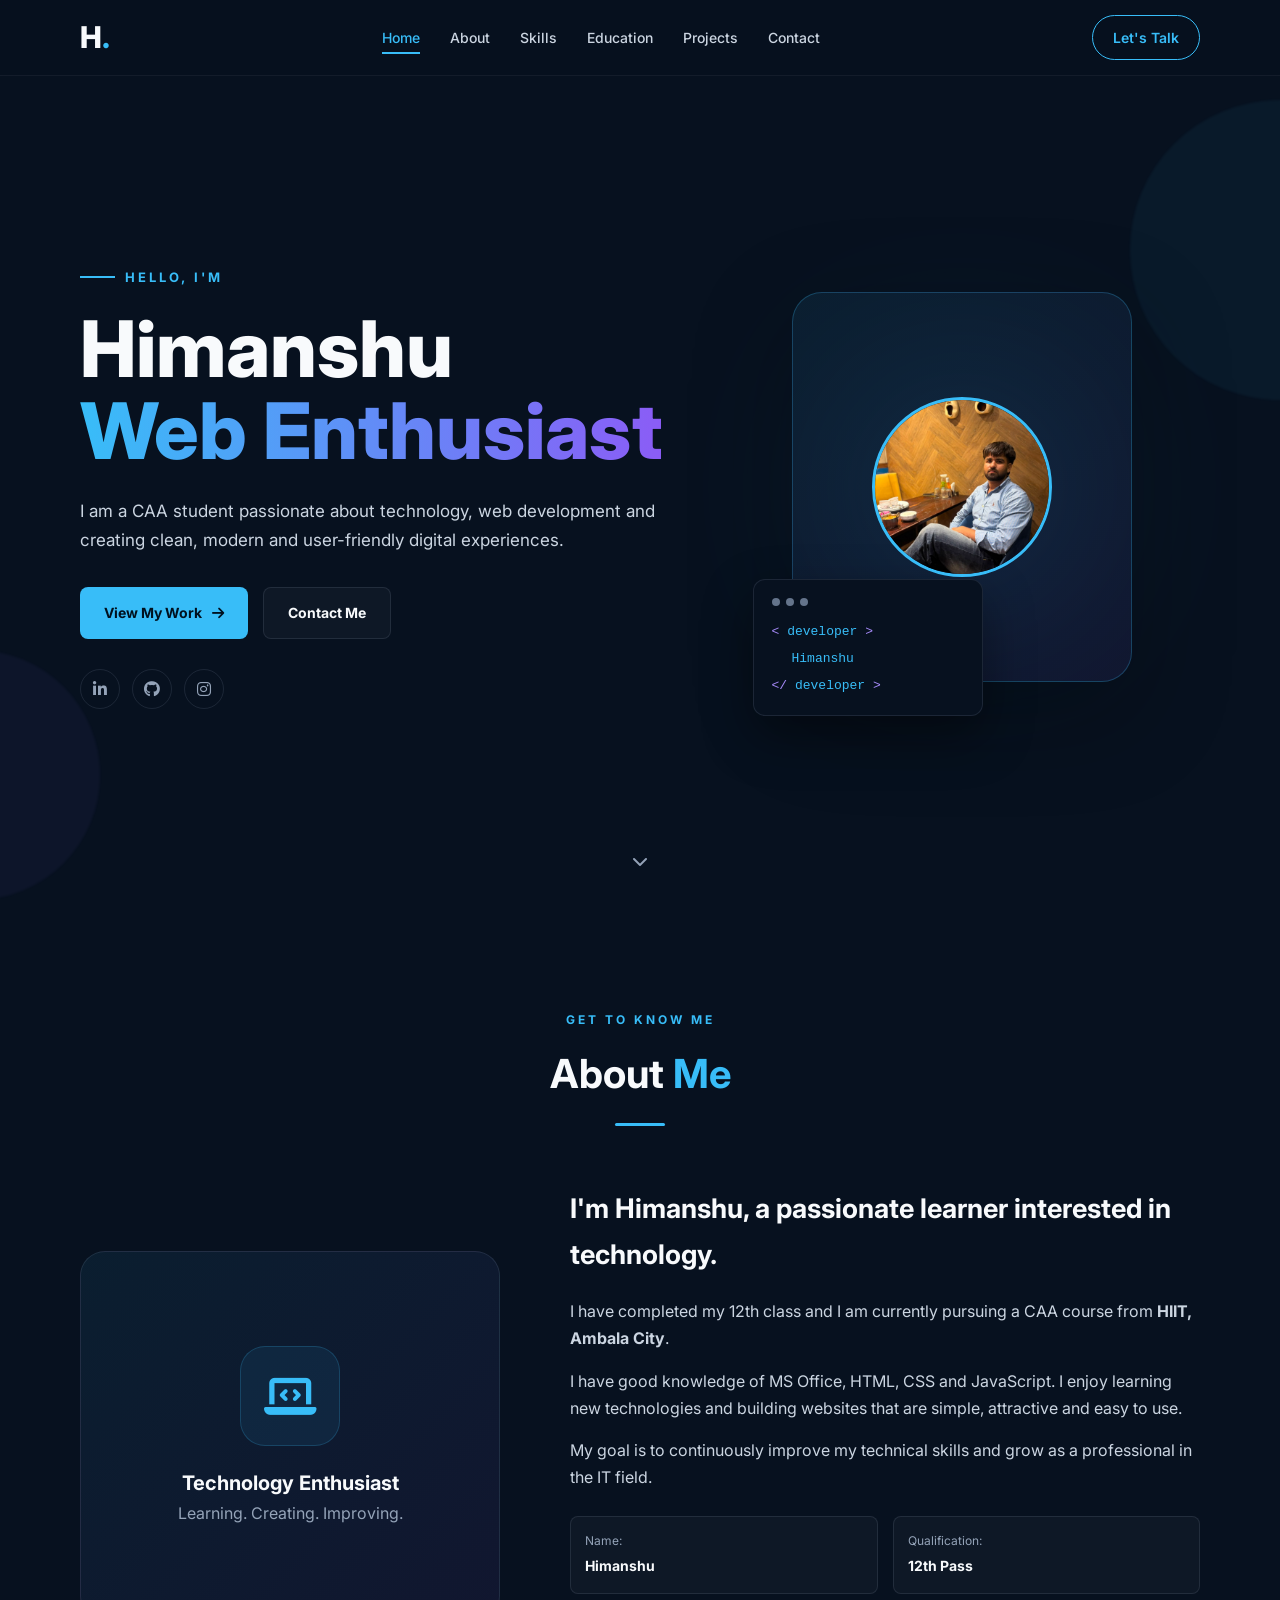
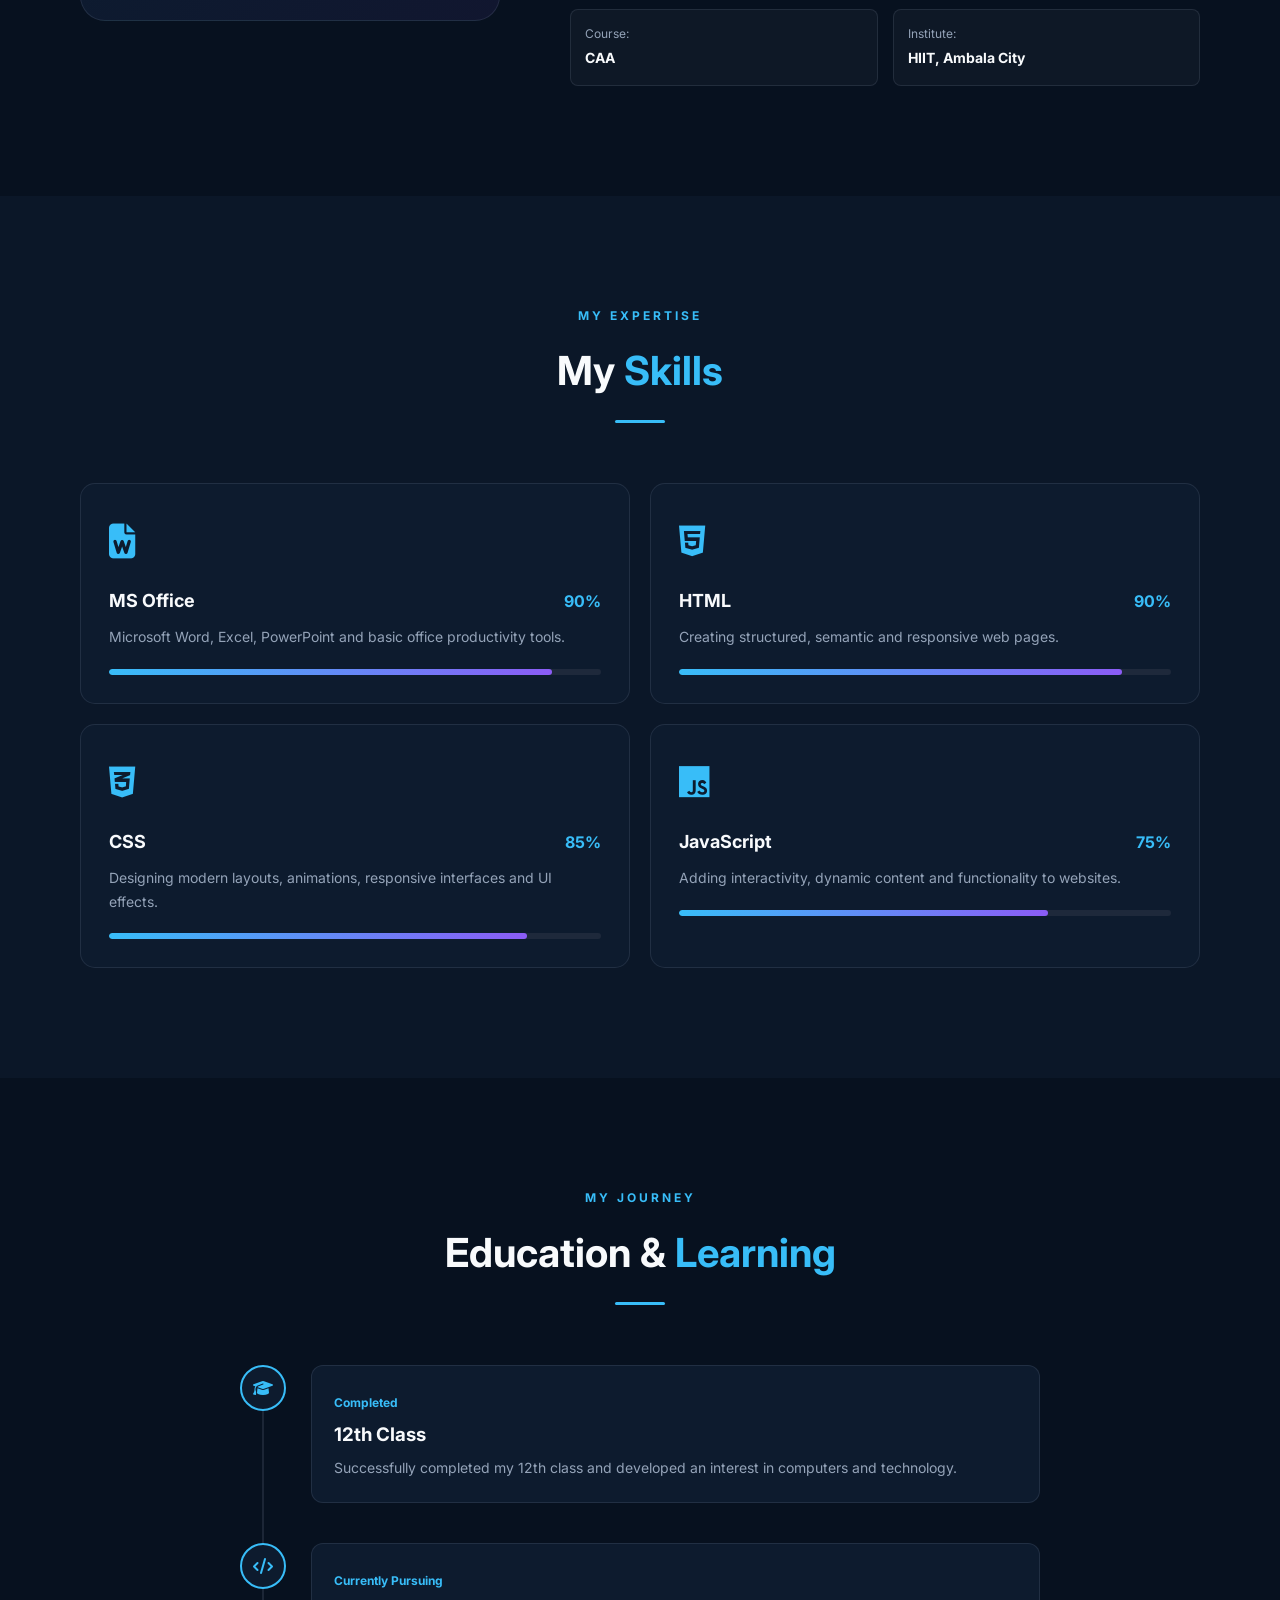
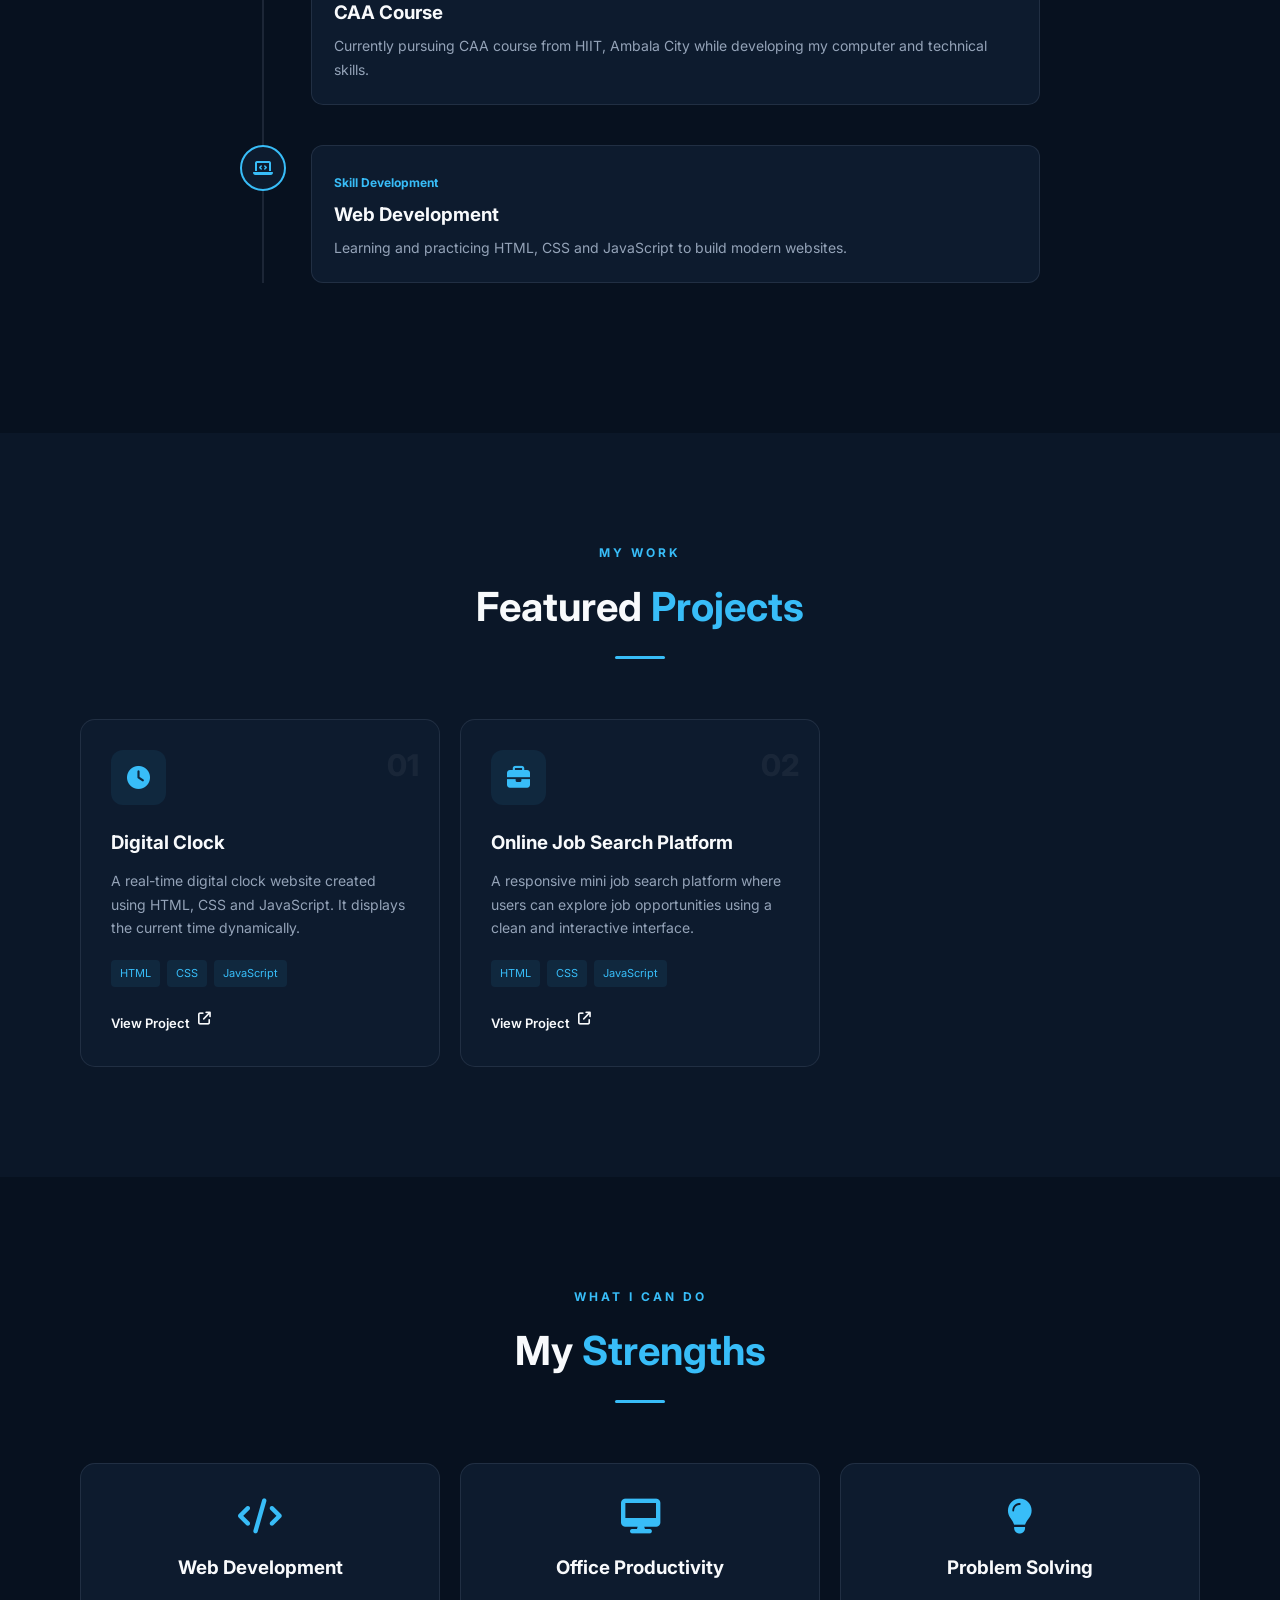
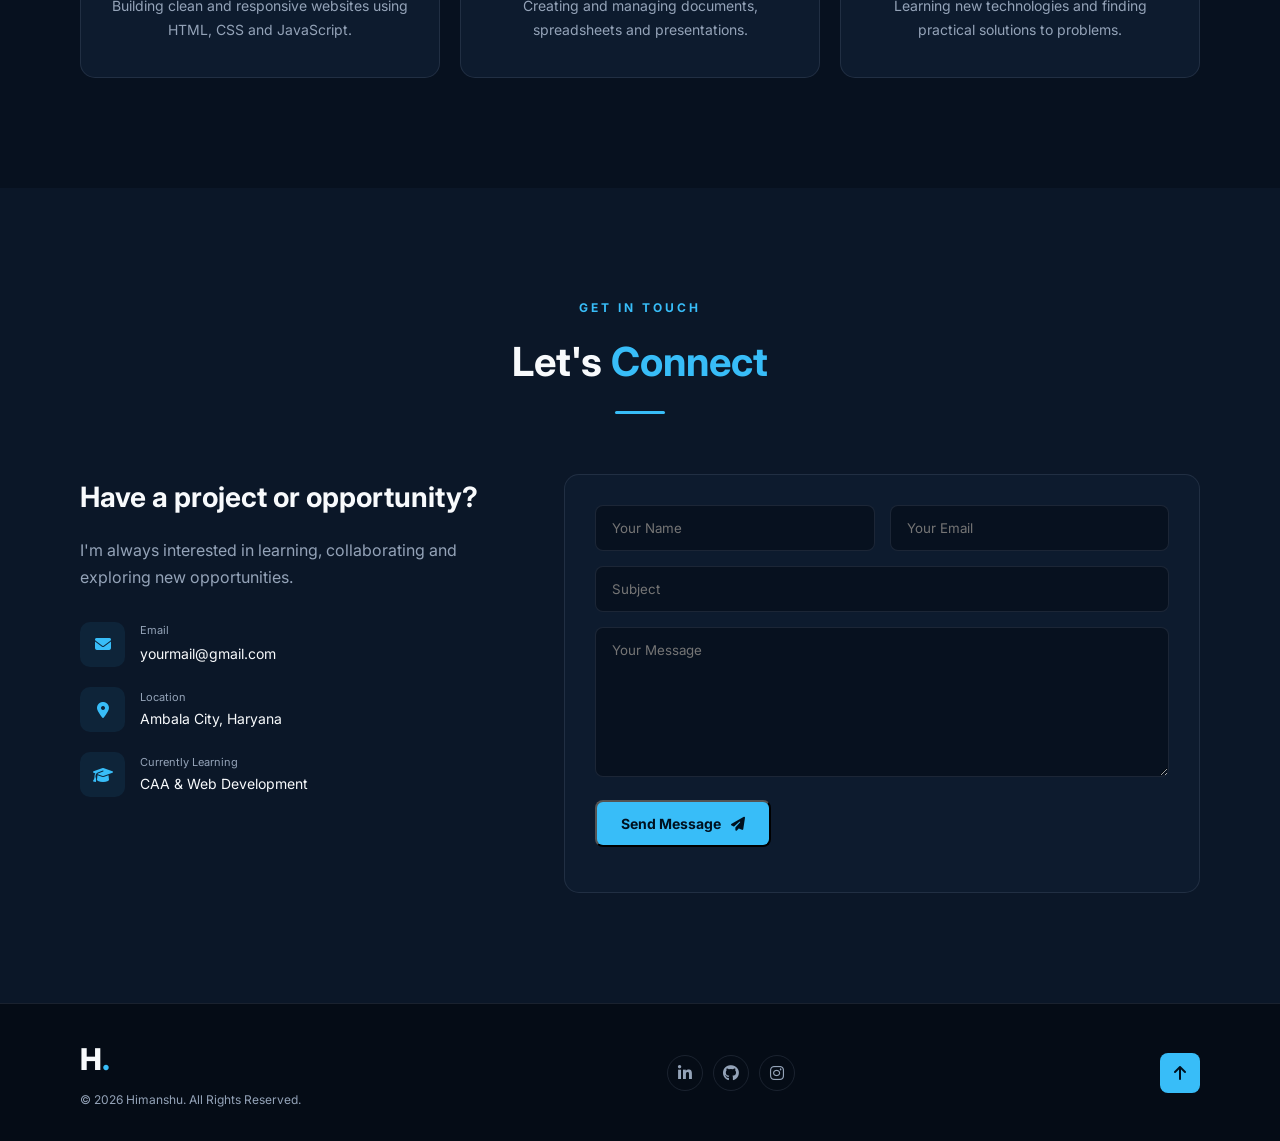
==== index.html @ 1306f63e "Add files via upload" ====
<!DOCTYPE html>
<html lang="en">
<head>
    <meta charset="UTF-8">
    <meta name="viewport" content="width=device-width, initial-scale=1.0">

    <title>Himanshu | CAA Student & Web Enthusiast</title>

    <meta name="description"
          content="Portfolio of Himanshu - CAA student with skills in MS Office, HTML, CSS and JavaScript.">

    <link rel="stylesheet" href="style.css">

    <!-- Google Font -->
    <link rel="preconnect" href="https://fonts.googleapis.com">
    <link rel="preconnect" href="https://fonts.gstatic.com" crossorigin>
    <link href="https://fonts.googleapis.com/css2?family=Inter:wght@400;500;600;700;800&display=swap"
          rel="stylesheet">

    <!-- Icons -->
    <link rel="stylesheet"
          href="https://cdnjs.cloudflare.com/ajax/libs/font-awesome/6.5.2/css/all.min.css">
</head>

<body>

<!-- ================= NAVBAR ================= -->

<header class="header">
    <nav class="navbar container">

        <a href="#home" class="logo">
            H<span>.</span>
        </a>

        <ul class="nav-menu">
            <li><a href="#home" class="nav-link active">Home</a></li>
            <li><a href="#about" class="nav-link">About</a></li>
            <li><a href="#skills" class="nav-link">Skills</a></li>
            <li><a href="#education" class="nav-link">Education</a></li>
            <li><a href="#projects" class="nav-link">Projects</a></li>
            <li><a href="#contact" class="nav-link">Contact</a></li>
        </ul>

        <a href="#contact" class="nav-btn">Let's Talk</a>

        <div class="menu-toggle">
            <i class="fa-solid fa-bars"></i>
        </div>

    </nav>
</header>


<!-- ================= HOME ================= -->

<section id="home" class="hero">

    <div class="hero-bg-circle circle-1"></div>
    <div class="hero-bg-circle circle-2"></div>

    <div class="container hero-container">

        <div class="hero-content">

            <p class="small-heading">
                <span></span> HELLO, I'M
            </p>

            <h1>
                Himanshu
                <br>
                <span>Web Enthusiast</span>
            </h1>

            <p class="hero-description">
                I am a CAA student passionate about technology,
                web development and creating clean, modern
                and user-friendly digital experiences.
            </p>

            <div class="hero-buttons">
                <a href="#projects" class="btn primary-btn">
                    View My Work
                    <i class="fa-solid fa-arrow-right"></i>
                </a>

                <a href="#contact" class="btn secondary-btn">
                    Contact Me
                </a>
            </div>

            <div class="social-links">

                <a href="#" aria-label="LinkedIn">
                    <i class="fa-brands fa-linkedin-in"></i>
                </a>

                <a href="#" aria-label="GitHub">
                    <i class="fa-brands fa-github"></i>
                </a>

                <a href="#" aria-label="Instagram">
                    <i class="fa-brands fa-instagram"></i>
                </a>

            </div>

        </div>


        <div class="hero-image">

            <div class="profile-card">

                <div class="profile-glow"></div>

              <div class="profile-avatar">
    <img src="pic.jpeg" alt="Himanshu">
</div>

                <div class="code-card">

                    <div class="code-top">
                        <span></span>
                        <span></span>
                        <span></span>
                    </div>

                    <p>
                        <span class="purple">&lt;</span>
                        <span class="blue">developer</span>
                        <span class="purple">&gt;</span>
                    </p>

                    <p class="indent">
                        Himanshu
                    </p>

                    <p>
                        <span class="purple">&lt;/</span>
                        <span class="blue">developer</span>
                        <span class="purple">&gt;</span>
                    </p>

                </div>

            </div>

        </div>

    </div>

    <a href="#about" class="scroll-down">
        <i class="fa-solid fa-chevron-down"></i>
    </a>

</section>


<!-- ================= ABOUT ================= -->

<section id="about" class="section">

    <div class="container">

        <div class="section-heading">

            <p>GET TO KNOW ME</p>

            <h2>About <span>Me</span></h2>

            <div class="heading-line"></div>

        </div>


        <div class="about-grid">

            <div class="about-image">

                <div class="about-card">

                    <div class="about-icon">
                        <i class="fa-solid fa-laptop-code"></i>
                    </div>

                    <h3>Technology Enthusiast</h3>

                    <p>
                        Learning. Creating. Improving.
                    </p>

                </div>

            </div>


            <div class="about-content">

                <h3>
                    I'm Himanshu, a passionate learner
                    interested in technology.
                </h3>

                <p>
                    I have completed my 12th class and I am
                    currently pursuing a CAA course from
                    <strong>HIIT, Ambala City</strong>.
                </p>

                <p>
                    I have good knowledge of MS Office,
                    HTML, CSS and JavaScript. I enjoy learning
                    new technologies and building websites
                    that are simple, attractive and easy to use.
                </p>

                <p>
                    My goal is to continuously improve my
                    technical skills and grow as a professional
                    in the IT field.
                </p>


                <div class="about-info">

                    <div>
                        <span>Name:</span>
                        <strong>Himanshu</strong>
                    </div>

                    <div>
                        <span>Qualification:</span>
                        <strong>12th Pass</strong>
                    </div>

                    <div>
                        <span>Course:</span>
                        <strong>CAA</strong>
                    </div>

                    <div>
                        <span>Institute:</span>
                        <strong>HIIT, Ambala City</strong>
                    </div>

                </div>

            </div>

        </div>

    </div>

</section>


<!-- ================= SKILLS ================= -->

<section id="skills" class="section skills-section">

    <div class="container">

        <div class="section-heading">

            <p>MY EXPERTISE</p>

            <h2>My <span>Skills</span></h2>

            <div class="heading-line"></div>

        </div>


        <div class="skills-grid">


            <!-- MS OFFICE -->

            <div class="skill-card">

                <div class="skill-icon">
                    <i class="fa-solid fa-file-word"></i>
                </div>

                <div class="skill-title">
                    <h3>MS Office</h3>
                    <span>90%</span>
                </div>

                <p>
                    Microsoft Word, Excel, PowerPoint
                    and basic office productivity tools.
                </p>

                <div class="progress">
                    <div class="progress-bar" data-width="90%"></div>
                </div>

            </div>


            <!-- HTML -->

            <div class="skill-card">

                <div class="skill-icon">
                    <i class="fa-brands fa-html5"></i>
                </div>

                <div class="skill-title">
                    <h3>HTML</h3>
                    <span>90%</span>
                </div>

                <p>
                    Creating structured, semantic and
                    responsive web pages.
                </p>

                <div class="progress">
                    <div class="progress-bar" data-width="90%"></div>
                </div>

            </div>


            <!-- CSS -->

            <div class="skill-card">

                <div class="skill-icon">
                    <i class="fa-brands fa-css3-alt"></i>
                </div>

                <div class="skill-title">
                    <h3>CSS</h3>
                    <span>85%</span>
                </div>

                <p>
                    Designing modern layouts, animations,
                    responsive interfaces and UI effects.
                </p>

                <div class="progress">
                    <div class="progress-bar" data-width="85%"></div>
                </div>

            </div>


            <!-- JAVASCRIPT -->

            <div class="skill-card">

                <div class="skill-icon">
                    <i class="fa-brands fa-js"></i>
                </div>

                <div class="skill-title">
                    <h3>JavaScript</h3>
                    <span>75%</span>
                </div>

                <p>
                    Adding interactivity, dynamic content
                    and functionality to websites.
                </p>

                <div class="progress">
                    <div class="progress-bar" data-width="75%"></div>
                </div>

            </div>

        </div>

    </div>

</section>


<!-- ================= EDUCATION ================= -->

<section id="education" class="section">

    <div class="container">

        <div class="section-heading">

            <p>MY JOURNEY</p>

            <h2>Education & <span>Learning</span></h2>

            <div class="heading-line"></div>

        </div>


        <div class="timeline">


            <div class="timeline-item">

                <div class="timeline-dot">
                    <i class="fa-solid fa-graduation-cap"></i>
                </div>

                <div class="timeline-content">

                    <span class="timeline-date">
                        Completed
                    </span>

                    <h3>12th Class</h3>

                    <p>
                        Successfully completed my 12th class
                        and developed an interest in computers
                        and technology.
                    </p>

                </div>

            </div>


            <div class="timeline-item">

                <div class="timeline-dot">
                    <i class="fa-solid fa-code"></i>
                </div>

                <div class="timeline-content">

                    <span class="timeline-date">
                        Currently Pursuing
                    </span>

                    <h3>CAA Course</h3>

                    <p>
                        Currently pursuing CAA course from
                        HIIT, Ambala City while developing
                        my computer and technical skills.
                    </p>

                </div>

            </div>


            <div class="timeline-item">

                <div class="timeline-dot">
                    <i class="fa-solid fa-laptop-code"></i>
                </div>

                <div class="timeline-content">

                    <span class="timeline-date">
                        Skill Development
                    </span>

                    <h3>Web Development</h3>

                    <p>
                        Learning and practicing HTML, CSS and
                        JavaScript to build modern websites.
                    </p>

                </div>

            </div>

        </div>

    </div>

</section>

<!-- ================= PROJECTS ================= -->

<section id="projects" class="section projects-section">

    <div class="container">

        <div class="section-heading">

            <p>MY WORK</p>

            <h2>Featured <span>Projects</span></h2>

            <div class="heading-line"></div>

        </div>


        <div class="projects-grid">


            <!-- PROJECT 01 -->
            <article class="project-card">

                <div class="project-number">
                    01
                </div>

                <div class="project-icon">
                    <i class="fa-solid fa-clock"></i>
                </div>

                <h3>Digital Clock</h3>

                <p>
                    A real-time digital clock website created
                    using HTML, CSS and JavaScript. It displays
                    the current time dynamically.
                </p>

                <div class="project-tags">
                    <span>HTML</span>
                    <span>CSS</span>
                    <span>JavaScript</span>
                </div>

                <a href="DIGITAL.HTML" class="project-link">
                    View Project
                    <i class="fa-solid fa-arrow-up-right-from-square"></i>
                </a>

            </article>


            <!-- PROJECT 02 -->
            <article class="project-card">

                <div class="project-number">
                    02
                </div>

                <div class="project-icon">
                    <i class="fa-solid fa-briefcase"></i>
                </div>

                <h3>Online Job Search Platform</h3>

                <p>
                    A responsive mini job search platform where
                    users can explore job opportunities using
                    a clean and interactive interface.
                </p>

                <div class="project-tags">
                    <span>HTML</span>
                    <span>CSS</span>
                    <span>JavaScript</span>
                </div>

                <a href="JOB.HTML" class="project-link">
                    View Project
                    <i class="fa-solid fa-arrow-up-right-from-square"></i>
                </a>

            </article>


        </div>

    </div>

</section>


<!-- ================= SERVICES ================= -->

<section class="section services-section">

    <div class="container">

        <div class="section-heading">

            <p>WHAT I CAN DO</p>

            <h2>My <span>Strengths</span></h2>

            <div class="heading-line"></div>

        </div>


        <div class="services-grid">

            <div class="service-card">

                <i class="fa-solid fa-code"></i>

                <h3>Web Development</h3>

                <p>
                    Building clean and responsive websites
                    using HTML, CSS and JavaScript.
                </p>

            </div>


            <div class="service-card">

                <i class="fa-solid fa-desktop"></i>

                <h3>Office Productivity</h3>

                <p>
                    Creating and managing documents,
                    spreadsheets and presentations.
                </p>

            </div>


            <div class="service-card">

                <i class="fa-solid fa-lightbulb"></i>

                <h3>Problem Solving</h3>

                <p>
                    Learning new technologies and finding
                    practical solutions to problems.
                </p>

            </div>

        </div>

    </div>

</section>


<!-- ================= CONTACT ================= -->

<section id="contact" class="section contact-section">

    <div class="container">

        <div class="section-heading">

            <p>GET IN TOUCH</p>

            <h2>Let's <span>Connect</span></h2>

            <div class="heading-line"></div>

        </div>


        <div class="contact-grid">


            <div class="contact-info">

                <h3>
                    Have a project or opportunity?
                </h3>

                <p>
                    I'm always interested in learning,
                    collaborating and exploring new
                    opportunities.
                </p>


                <div class="contact-item">

                    <div class="contact-icon">
                        <i class="fa-solid fa-envelope"></i>
                    </div>

                    <div>
                        <span>Email</span>
                        <a href="mailto:yourmail@gmail.com">
                            yourmail@gmail.com
                        </a>
                    </div>

                </div>


                <div class="contact-item">

                    <div class="contact-icon">
                        <i class="fa-solid fa-location-dot"></i>
                    </div>

                    <div>
                        <span>Location</span>
                        <p>Ambala City, Haryana</p>
                    </div>

                </div>


                <div class="contact-item">

                    <div class="contact-icon">
                        <i class="fa-solid fa-graduation-cap"></i>
                    </div>

                    <div>
                        <span>Currently Learning</span>
                        <p>CAA & Web Development</p>
                    </div>

                </div>

            </div>


            <form class="contact-form" id="contactForm">

                <div class="input-group">

                    <input type="text"
                           id="name"
                           placeholder="Your Name"
                           required>

                    <input type="email"
                           id="email"
                           placeholder="Your Email"
                           required>

                </div>


                <input type="text"
                       id="subject"
                       placeholder="Subject"
                       required>


                <textarea id="message"
                          rows="7"
                          placeholder="Your Message"
                          required></textarea>


                <button type="submit" class="btn primary-btn">
                    Send Message
                    <i class="fa-solid fa-paper-plane"></i>
                </button>

                <p id="formMessage"></p>

            </form>

        </div>

    </div>

</section>


<!-- ================= FOOTER ================= -->

<footer class="footer">

    <div class="container footer-container">

        <div>

            <a href="#home" class="logo">
                H<span>.</span>
            </a>

            <p>
                © 2026 Himanshu. All Rights Reserved.
            </p>

        </div>


        <div class="footer-social">

            <a href="#">
                <i class="fa-brands fa-linkedin-in"></i>
            </a>

            <a href="#">
                <i class="fa-brands fa-github"></i>
            </a>

            <a href="#">
                <i class="fa-brands fa-instagram"></i>
            </a>

        </div>


        <a href="#home" class="back-top">
            <i class="fa-solid fa-arrow-up"></i>
        </a>

    </div>

</footer>


<script src="script.js"></script>

</body>
</html>
---- style.css ----
/* =========================
   RESET
========================= */

* {
    margin: 0;
    padding: 0;
    box-sizing: border-box;
}

html {
    scroll-behavior: smooth;
}

body {
    font-family: "Inter", sans-serif;
    background: #07111f;
    color: #f8fafc;
    line-height: 1.7;
    overflow-x: hidden;
}

a {
    text-decoration: none;
    color: inherit;
}

ul {
    list-style: none;
}

button,
input,
textarea {
    font-family: inherit;
}

.container {
    width: min(1120px, 90%);
    margin: auto;
}


/* =========================
   COLORS
========================= */

:root {
    --bg: #07111f;
    --bg-light: #0b1728;
    --card: #0d1b2e;

    --primary: #38bdf8;
    --primary-dark: #0ea5e9;

    --secondary: #8b5cf6;

    --white: #f8fafc;
    --text: #cbd5e1;
    --muted: #94a3b8;

    --border: rgba(148, 163, 184, 0.15);
}


/* =========================
   HEADER
========================= */

.header {
    position: fixed;
    width: 100%;
    top: 0;
    left: 0;
    z-index: 1000;

    background: rgba(7, 17, 31, 0.75);
    backdrop-filter: blur(15px);

    border-bottom: 1px solid rgba(255,255,255,0.05);
}

.navbar {
    height: 75px;

    display: flex;
    align-items: center;
    justify-content: space-between;
}

.logo {
    font-size: 30px;
    font-weight: 800;
}

.logo span {
    color: var(--primary);
}

.nav-menu {
    display: flex;
    gap: 30px;
}

.nav-link {
    color: var(--text);
    font-size: 14px;
    font-weight: 500;

    position: relative;
    transition: 0.3s;
}

.nav-link:hover,
.nav-link.active {
    color: var(--primary);
}

.nav-link::after {
    content: "";

    position: absolute;
    left: 0;
    bottom: -8px;

    width: 0;
    height: 2px;

    background: var(--primary);

    transition: 0.3s;
}

.nav-link:hover::after,
.nav-link.active::after {
    width: 100%;
}

.nav-btn {
    padding: 10px 20px;

    border: 1px solid var(--primary);
    border-radius: 30px;

    color: var(--primary);

    font-size: 14px;
    font-weight: 600;

    transition: 0.3s;
}

.nav-btn:hover {
    background: var(--primary);
    color: #00111f;
}

.menu-toggle {
    display: none;

    font-size: 24px;
    cursor: pointer;
}


/* =========================
   HERO
========================= */

.hero {
    min-height: 100vh;

    position: relative;

    display: flex;
    align-items: center;

    padding-top: 75px;

    overflow: hidden;
}

.hero-container {
    display: grid;
    grid-template-columns: 1.1fr 0.9fr;
    align-items: center;
    gap: 60px;
}

.small-heading {
    color: var(--primary);

    font-size: 13px;
    font-weight: 700;
    letter-spacing: 3px;

    display: flex;
    align-items: center;
    gap: 10px;

    margin-bottom: 20px;
}

.small-heading span {
    width: 35px;
    height: 2px;
    background: var(--primary);
}

.hero h1 {
    font-size: clamp(48px, 7vw, 78px);
    line-height: 1.05;
    font-weight: 800;

    margin-bottom: 25px;
}

.hero h1 span {
    background: linear-gradient(
        90deg,
        var(--primary),
        var(--secondary)
    );

    -webkit-background-clip: text;
    color: transparent;
}

.hero-description {
    max-width: 590px;

    color: var(--text);

    font-size: 17px;

    margin-bottom: 32px;
}

.hero-buttons {
    display: flex;
    gap: 15px;
    flex-wrap: wrap;
}

.btn {
    display: inline-flex;

    align-items: center;
    justify-content: center;

    gap: 10px;

    padding: 13px 24px;

    border-radius: 8px;

    font-size: 14px;
    font-weight: 700;

    transition: 0.3s;

    cursor: pointer;
}

.primary-btn {
    color: #00111f;

    background: var(--primary);
}

.primary-btn:hover {
    background: #7dd3fc;

    transform: translateY(-3px);

    box-shadow:
        0 10px 30px rgba(56,189,248,0.25);
}

.secondary-btn {
    border: 1px solid var(--border);

    color: var(--white);

    background: rgba(255,255,255,0.03);
}

.secondary-btn:hover {
    border-color: var(--primary);
    color: var(--primary);

    transform: translateY(-3px);
}

.social-links {
    display: flex;
    gap: 12px;

    margin-top: 30px;
}

.social-links a {
    width: 40px;
    height: 40px;

    border: 1px solid var(--border);

    display: flex;
    align-items: center;
    justify-content: center;

    border-radius: 50%;

    color: var(--muted);

    transition: 0.3s;
}

.social-links a:hover {
    color: var(--primary);
    border-color: var(--primary);

    transform: translateY(-4px);
}


/* HERO IMAGE */

.hero-image {
    display: flex;
    justify-content: center;
}

.profile-card {
    width: 340px;
    height: 390px;

    position: relative;

    border: 1px solid rgba(56,189,248,0.25);

    border-radius: 30px;

    background:
        linear-gradient(
            145deg,
            rgba(56,189,248,0.08),
            rgba(139,92,246,0.08)
        );

    display: flex;
    align-items: center;
    justify-content: center;

    box-shadow:
        0 30px 100px rgba(0,0,0,0.3);

    animation: floating 5s ease-in-out infinite;
}

.profile-glow {
    position: absolute;

    width: 220px;
    height: 220px;

    border-radius: 50%;

    background: var(--primary);

    filter: blur(100px);

    opacity: 0.15;
}

.profile-avatar {
    width: 160px;
    height: 160px;

    border-radius: 50%;

    display: flex;
    align-items: center;
    justify-content: center;

    font-size: 75px;

    color: var(--primary);

    background: #0b1728;

    border: 2px solid rgba(56,189,248,0.4);

    position: relative;
    z-index: 2;
}

.code-card {
    position: absolute;

    bottom: -35px;
    left: -40px;

    width: 230px;

    padding: 18px;

    background: #07111f;

    border: 1px solid var(--border);

    border-radius: 12px;

    box-shadow: 0 20px 50px rgba(0,0,0,0.4);

    font-family: monospace;
    font-size: 13px;
}

.code-top {
    display: flex;
    gap: 6px;

    margin-bottom: 15px;
}

.code-top span {
    width: 8px;
    height: 8px;

    border-radius: 50%;

    background: #64748b;
}

.indent {
    padding-left: 20px;

    color: var(--primary);

    margin: 5px 0;
}

.purple {
    color: #a78bfa;
}

.blue {
    color: #38bdf8;
}

@keyframes floating {

    0%, 100% {
        transform: translateY(0);
    }

    50% {
        transform: translateY(-12px);
    }
}

.hero-bg-circle {
    position: absolute;

    border-radius: 50%;

    filter: blur(1px);

    pointer-events: none;
}

.circle-1 {
    width: 300px;
    height: 300px;

    right: -150px;
    top: 100px;

    background: rgba(56,189,248,0.05);
}

.circle-2 {
    width: 250px;
    height: 250px;

    left: -150px;
    bottom: 0;

    background: rgba(139,92,246,0.05);
}

.scroll-down {
    position: absolute;

    bottom: 25px;
    left: 50%;

    transform: translateX(-50%);

    color: var(--muted);

    animation: bounce 2s infinite;
}

@keyframes bounce {

    0%,100% {
        transform: translate(-50%,0);
    }

    50% {
        transform: translate(-50%,8px);
    }
}


/* =========================
   SECTIONS
========================= */

.section {
    padding: 110px 0;
}

.skills-section,
.projects-section,
.contact-section {
    background: var(--bg-light);
}

.section-heading {
    text-align: center;

    margin-bottom: 60px;
}

.section-heading p {
    color: var(--primary);

    font-size: 12px;
    font-weight: 700;

    letter-spacing: 3px;

    margin-bottom: 10px;
}

.section-heading h2 {
    font-size: 40px;
}

.section-heading h2 span {
    color: var(--primary);
}

.heading-line {
    width: 50px;
    height: 3px;

    background: var(--primary);

    margin: 15px auto 0;

    border-radius: 10px;
}


/* =========================
   ABOUT
========================= */

.about-grid {
    display: grid;

    grid-template-columns: 0.8fr 1.2fr;

    gap: 70px;

    align-items: center;
}

.about-image {
    min-height: 370px;

    display: flex;
    align-items: center;
    justify-content: center;

    background:
        linear-gradient(
            135deg,
            rgba(56,189,248,0.08),
            rgba(139,92,246,0.08)
        );

    border: 1px solid var(--border);

    border-radius: 25px;
}

.about-card {
    text-align: center;
}

.about-icon {
    width: 100px;
    height: 100px;

    margin: auto auto 20px;

    display: flex;
    align-items: center;
    justify-content: center;

    border-radius: 25px;

    font-size: 42px;

    color: var(--primary);

    background: rgba(56,189,248,0.08);

    border: 1px solid rgba(56,189,248,0.2);
}

.about-card h3 {
    font-size: 20px;
}

.about-card p {
    color: var(--muted);
}

.about-content h3 {
    font-size: 27px;

    margin-bottom: 20px;
}

.about-content > p {
    color: var(--text);

    margin-bottom: 15px;
}

.about-info {
    display: grid;

    grid-template-columns: 1fr 1fr;

    gap: 15px;

    margin-top: 25px;
}

.about-info div {
    padding: 14px;

    background: rgba(255,255,255,0.03);

    border: 1px solid var(--border);

    border-radius: 8px;
}

.about-info span {
    display: block;

    color: var(--muted);

    font-size: 12px;
}

.about-info strong {
    font-size: 14px;
}


/* =========================
   SKILLS
========================= */

.skills-grid {
    display: grid;

    grid-template-columns: repeat(2,1fr);

    gap: 20px;
}

.skill-card {
    padding: 28px;

    border: 1px solid var(--border);

    background: var(--card);

    border-radius: 15px;

    transition: 0.3s;
}

.skill-card:hover {
    transform: translateY(-7px);

    border-color: rgba(56,189,248,0.4);

    box-shadow: 0 20px 50px rgba(0,0,0,0.2);
}

.skill-icon {
    font-size: 35px;

    color: var(--primary);

    margin-bottom: 15px;
}

.skill-title {
    display: flex;

    align-items: center;
    justify-content: space-between;

    margin-bottom: 8px;
}

.skill-title h3 {
    font-size: 18px;
}

.skill-title span {
    color: var(--primary);

    font-weight: 700;
}

.skill-card p {
    color: var(--muted);

    font-size: 14px;

    margin-bottom: 20px;
}

.progress {
    width: 100%;
    height: 6px;

    background: #1e293b;

    border-radius: 10px;

    overflow: hidden;
}

.progress-bar {
    width: 0;

    height: 100%;

    background:
        linear-gradient(
            90deg,
            var(--primary),
            var(--secondary)
        );

    border-radius: 10px;

    transition: width 1.5s ease;
}


/* =========================
   EDUCATION
========================= */

.timeline {
    max-width: 800px;

    margin: auto;

    position: relative;
}

.timeline::before {
    content: "";

    position: absolute;

    left: 22px;
    top: 0;
    bottom: 0;

    width: 2px;

    background: var(--border);
}

.timeline-item {
    display: flex;

    gap: 25px;

    position: relative;

    margin-bottom: 40px;
}

.timeline-dot {
    flex-shrink: 0;

    width: 46px;
    height: 46px;

    border-radius: 50%;

    background: var(--card);

    border: 2px solid var(--primary);

    display: flex;
    align-items: center;
    justify-content: center;

    color: var(--primary);

    z-index: 2;
}

.timeline-content {
    padding: 22px;

    flex: 1;

    border: 1px solid var(--border);

    background: var(--card);

    border-radius: 12px;
}

.timeline-date {
    display: inline-block;

    color: var(--primary);

    font-size: 12px;
    font-weight: 700;

    margin-bottom: 6px;
}

.timeline-content h3 {
    margin-bottom: 5px;
}

.timeline-content p {
    color: var(--muted);

    font-size: 14px;
}


/* =========================
   PROJECTS
========================= */

.projects-grid {
    display: grid;

    grid-template-columns: repeat(3,1fr);

    gap: 20px;
}

.project-card {
    position: relative;

    padding: 30px;

    background: var(--card);

    border: 1px solid var(--border);

    border-radius: 15px;

    transition: 0.3s;
}

.project-card:hover {
    transform: translateY(-8px);

    border-color: rgba(56,189,248,0.4);
}

.project-number {
    position: absolute;

    top: 20px;
    right: 20px;

    font-size: 30px;

    font-weight: 800;

    color: rgba(255,255,255,0.05);
}

.project-icon {
    width: 55px;
    height: 55px;

    display: flex;
    align-items: center;
    justify-content: center;

    background: rgba(56,189,248,0.08);

    border-radius: 12px;

    color: var(--primary);

    font-size: 23px;

    margin-bottom: 22px;
}

.project-card h3 {
    margin-bottom: 10px;
}

.project-card p {
    color: var(--muted);

    font-size: 14px;

    margin-bottom: 20px;
}

.project-tags {
    display: flex;

    flex-wrap: wrap;

    gap: 7px;

    margin-bottom: 22px;
}

.project-tags span {
    padding: 4px 9px;

    border-radius: 4px;

    background: rgba(56,189,248,0.08);

    color: var(--primary);

    font-size: 11px;
}

.project-link {
    color: var(--white);

    font-size: 13px;
    font-weight: 600;

    display: inline-flex;

    gap: 8px;

    transition: 0.3s;
}

.project-link:hover {
    color: var(--primary);
}


/* =========================
   SERVICES
========================= */

.services-grid {
    display: grid;

    grid-template-columns: repeat(3,1fr);

    gap: 20px;
}

.service-card {
    text-align: center;

    padding: 35px 25px;

    border: 1px solid var(--border);

    border-radius: 15px;

    background: var(--card);

    transition: 0.3s;
}

.service-card:hover {
    transform: translateY(-7px);

    border-color: rgba(56,189,248,0.4);
}

.service-card i {
    font-size: 35px;

    color: var(--primary);

    margin-bottom: 18px;
}

.service-card h3 {
    margin-bottom: 10px;
}

.service-card p {
    color: var(--muted);

    font-size: 14px;
}


/* =========================
   CONTACT
========================= */

.contact-grid {
    display: grid;

    grid-template-columns: 0.8fr 1.2fr;

    gap: 60px;
}

.contact-info h3 {
    font-size: 28px;

    margin-bottom: 15px;
}

.contact-info > p {
    color: var(--muted);

    margin-bottom: 30px;
}

.contact-item {
    display: flex;

    gap: 15px;

    align-items: center;

    margin-bottom: 20px;
}

.contact-icon {
    width: 45px;
    height: 45px;

    border-radius: 10px;

    background: rgba(56,189,248,0.08);

    display: flex;
    align-items: center;
    justify-content: center;

    color: var(--primary);
}

.contact-item span {
    display: block;

    font-size: 11px;

    color: var(--muted);
}

.contact-item p,
.contact-item a {
    font-size: 14px;
}

.contact-item a:hover {
    color: var(--primary);
}

.contact-form {
    padding: 30px;

    border: 1px solid var(--border);

    border-radius: 15px;

    background: var(--card);
}

.input-group {
    display: grid;

    grid-template-columns: 1fr 1fr;

    gap: 15px;
}

.contact-form input,
.contact-form textarea {
    width: 100%;

    margin-bottom: 15px;

    padding: 14px 16px;

    color: var(--white);

    background: #07111f;

    border: 1px solid var(--border);

    outline: none;

    border-radius: 8px;

    resize: vertical;

    transition: 0.3s;
}

.contact-form input:focus,
.contact-form textarea:focus {
    border-color: var(--primary);
}

.contact-form textarea {
    min-height: 150px;
}

#formMessage {
    margin-top: 15px;

    font-size: 13px;

    color: var(--primary);
}


/* =========================
   FOOTER
========================= */

.footer {
    padding: 30px 0;

    border-top: 1px solid var(--border);

    background: #050c16;
}

.footer-container {
    display: flex;

    align-items: center;
    justify-content: space-between;

    gap: 20px;
}

.footer p {
    color: var(--muted);

    font-size: 12px;

    margin-top: 5px;
}

.footer-social {
    display: flex;

    gap: 10px;
}

.footer-social a {
    width: 36px;
    height: 36px;

    border: 1px solid var(--border);

    border-radius: 50%;

    display: flex;
    align-items: center;
    justify-content: center;

    color: var(--muted);

    transition: 0.3s;
}

.footer-social a:hover {
    color: var(--primary);

    border-color: var(--primary);
}

.back-top {
    width: 40px;
    height: 40px;

    display: flex;
    align-items: center;
    justify-content: center;

    border-radius: 8px;

    background: var(--primary);

    color: #00111f;
}


/* =========================
   RESPONSIVE
========================= */

@media (max-width: 900px) {

    .nav-menu {
        position: fixed;

        top: 75px;
        left: -100%;

        width: 100%;

        padding: 30px;

        background: #07111f;

        flex-direction: column;

        align-items: center;

        transition: 0.3s;

        border-bottom: 1px solid var(--border);
    }

    .nav-menu.show {
        left: 0;
    }

    .menu-toggle {
        display: block;
    }

    .nav-btn {
        display: none;
    }

    .hero-container {
        grid-template-columns: 1fr;

        text-align: center;

        padding-top: 50px;
    }

    .small-heading {
        justify-content: center;
    }

    .hero-description {
        margin-left: auto;
        margin-right: auto;
    }

    .hero-buttons,
    .social-links {
        justify-content: center;
    }

    .hero-image {
        margin-top: 40px;
    }

    .about-grid,
    .contact-grid {
        grid-template-columns: 1fr;
    }

    .about-image {
        min-height: 300px;
    }

    .projects-grid,
    .services-grid {
        grid-template-columns: 1fr 1fr;
    }
}


@media (max-width: 600px) {

    .section {
        padding: 80px 0;
    }

    .hero h1 {
        font-size: 45px;
    }

    .profile-card {
        width: 280px;
        height: 330px;
    }

    .profile-avatar {
        width: 130px;
        height: 130px;

        font-size: 60px;
    }

    .code-card {
        left: -15px;

        width: 200px;
    }

    .skills-grid,
    .projects-grid,
    .services-grid {
        grid-template-columns: 1fr;
    }

    .about-info {
        grid-template-columns: 1fr;
    }

    .input-group {
        grid-template-columns: 1fr;
    }

    .footer-container {
        flex-direction: column;

        text-align: center;
    }

    .timeline::before {
        left: 20px;
    }

}
.profile-avatar {
    width: 180px;
    height: 180px;
    border-radius: 50%;
    overflow: hidden;
    position: relative;
    z-index: 2;
    border: 3px solid #38bdf8;
    background: #0b1728;
}

.profile-avatar img {
    width: 100%;
    height: 100%;
    object-fit: cover;
    display: block;
}
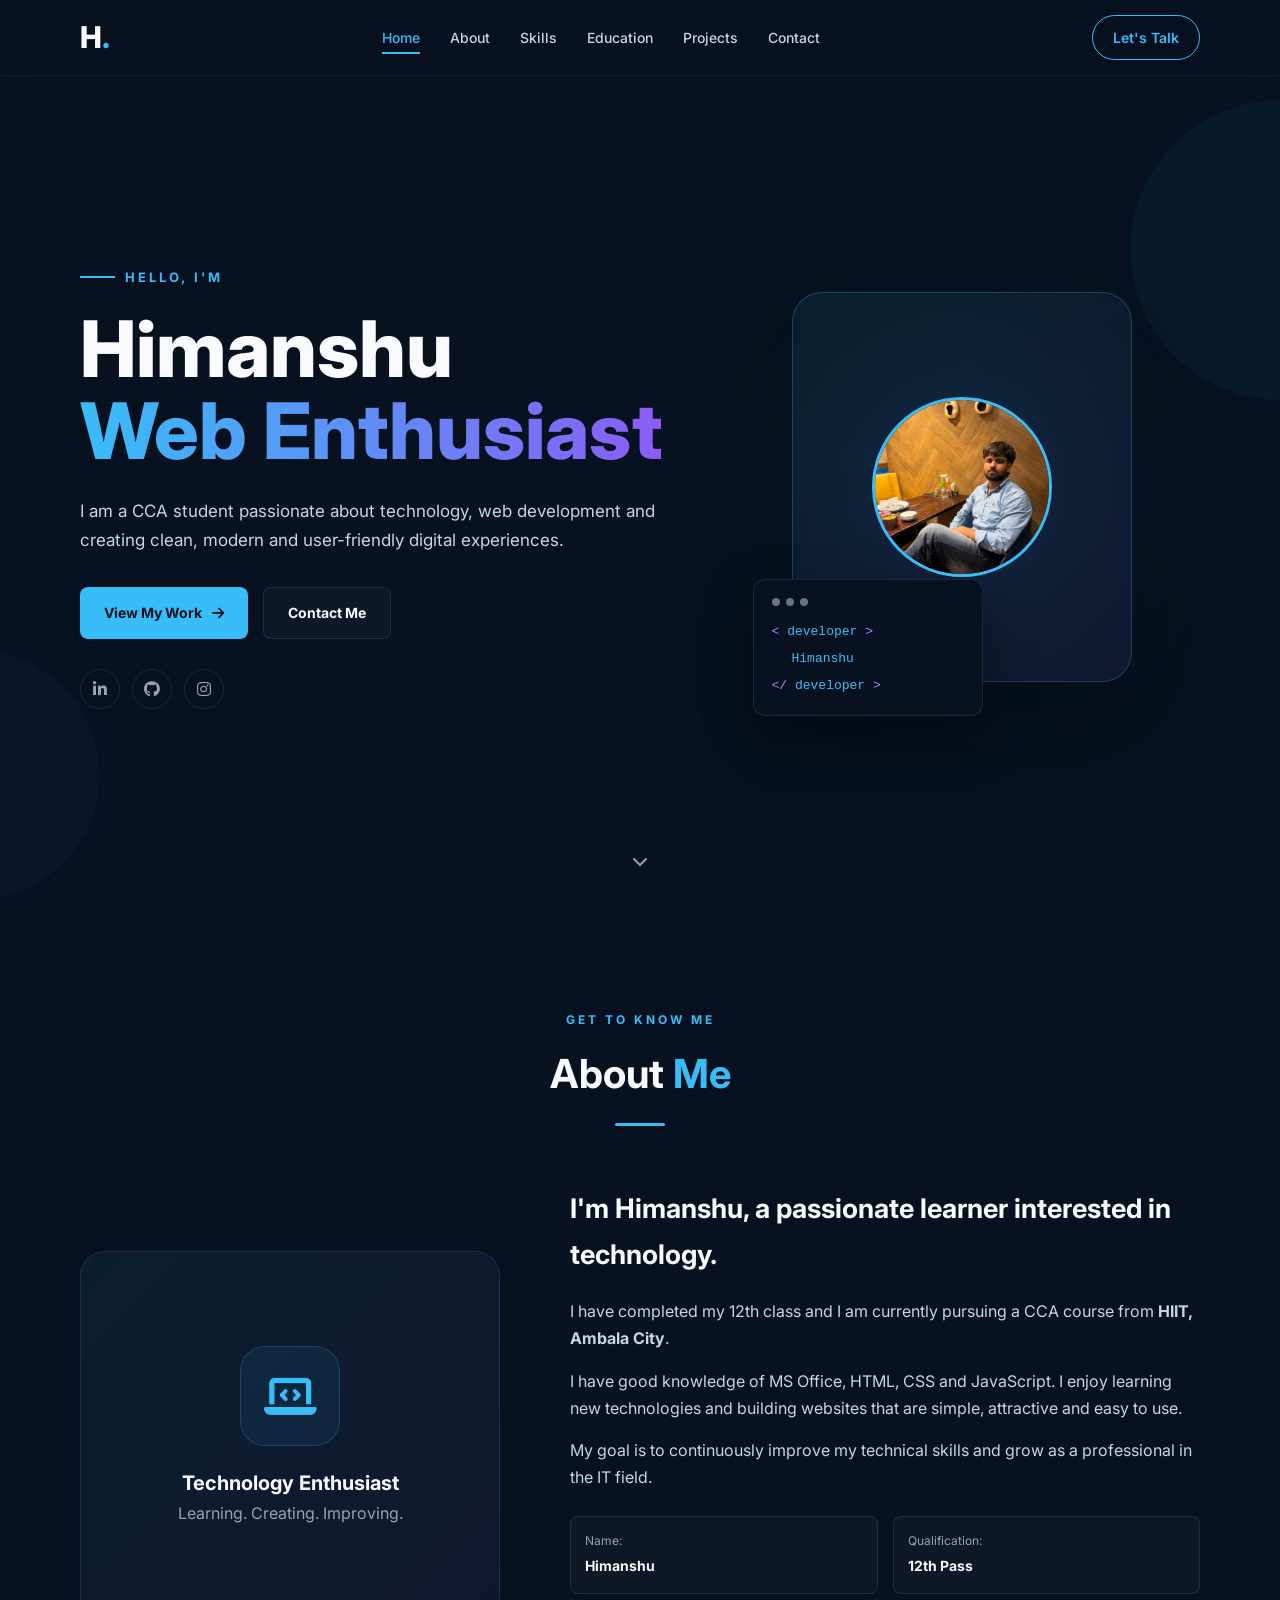
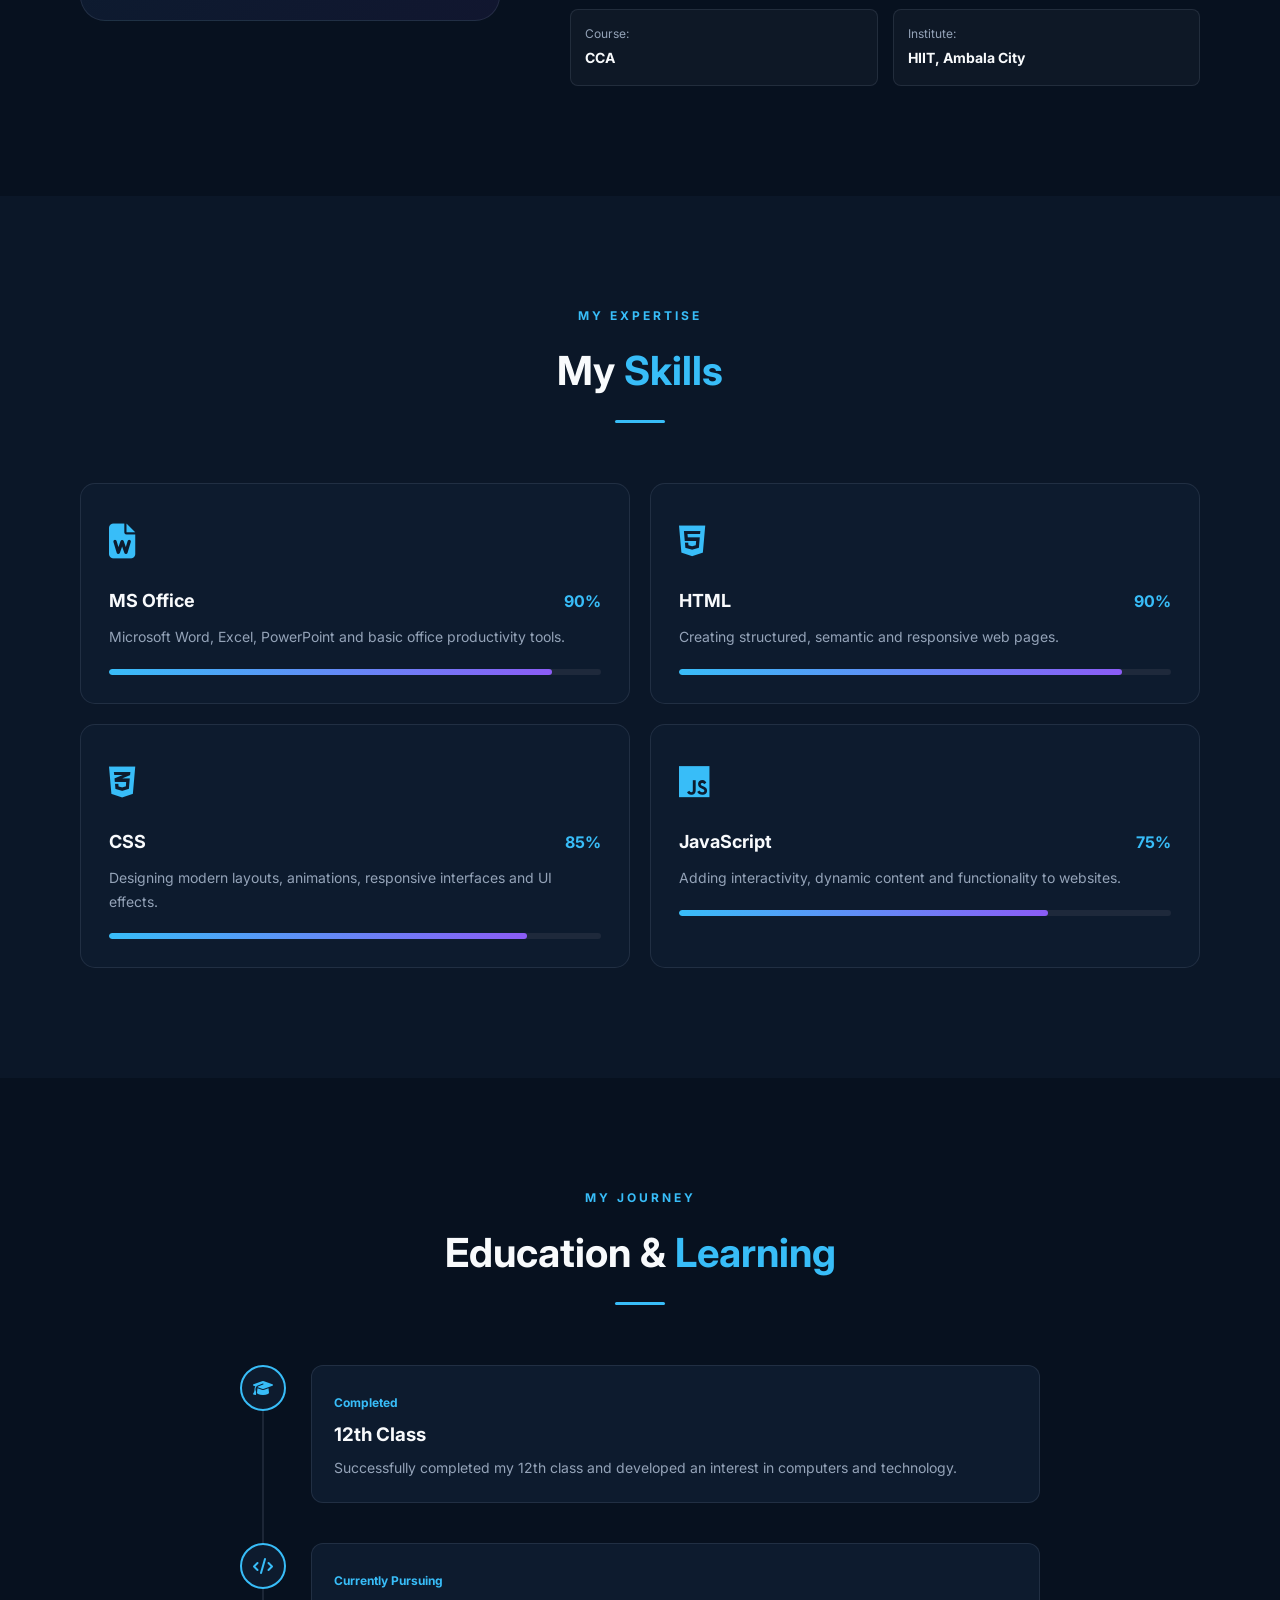
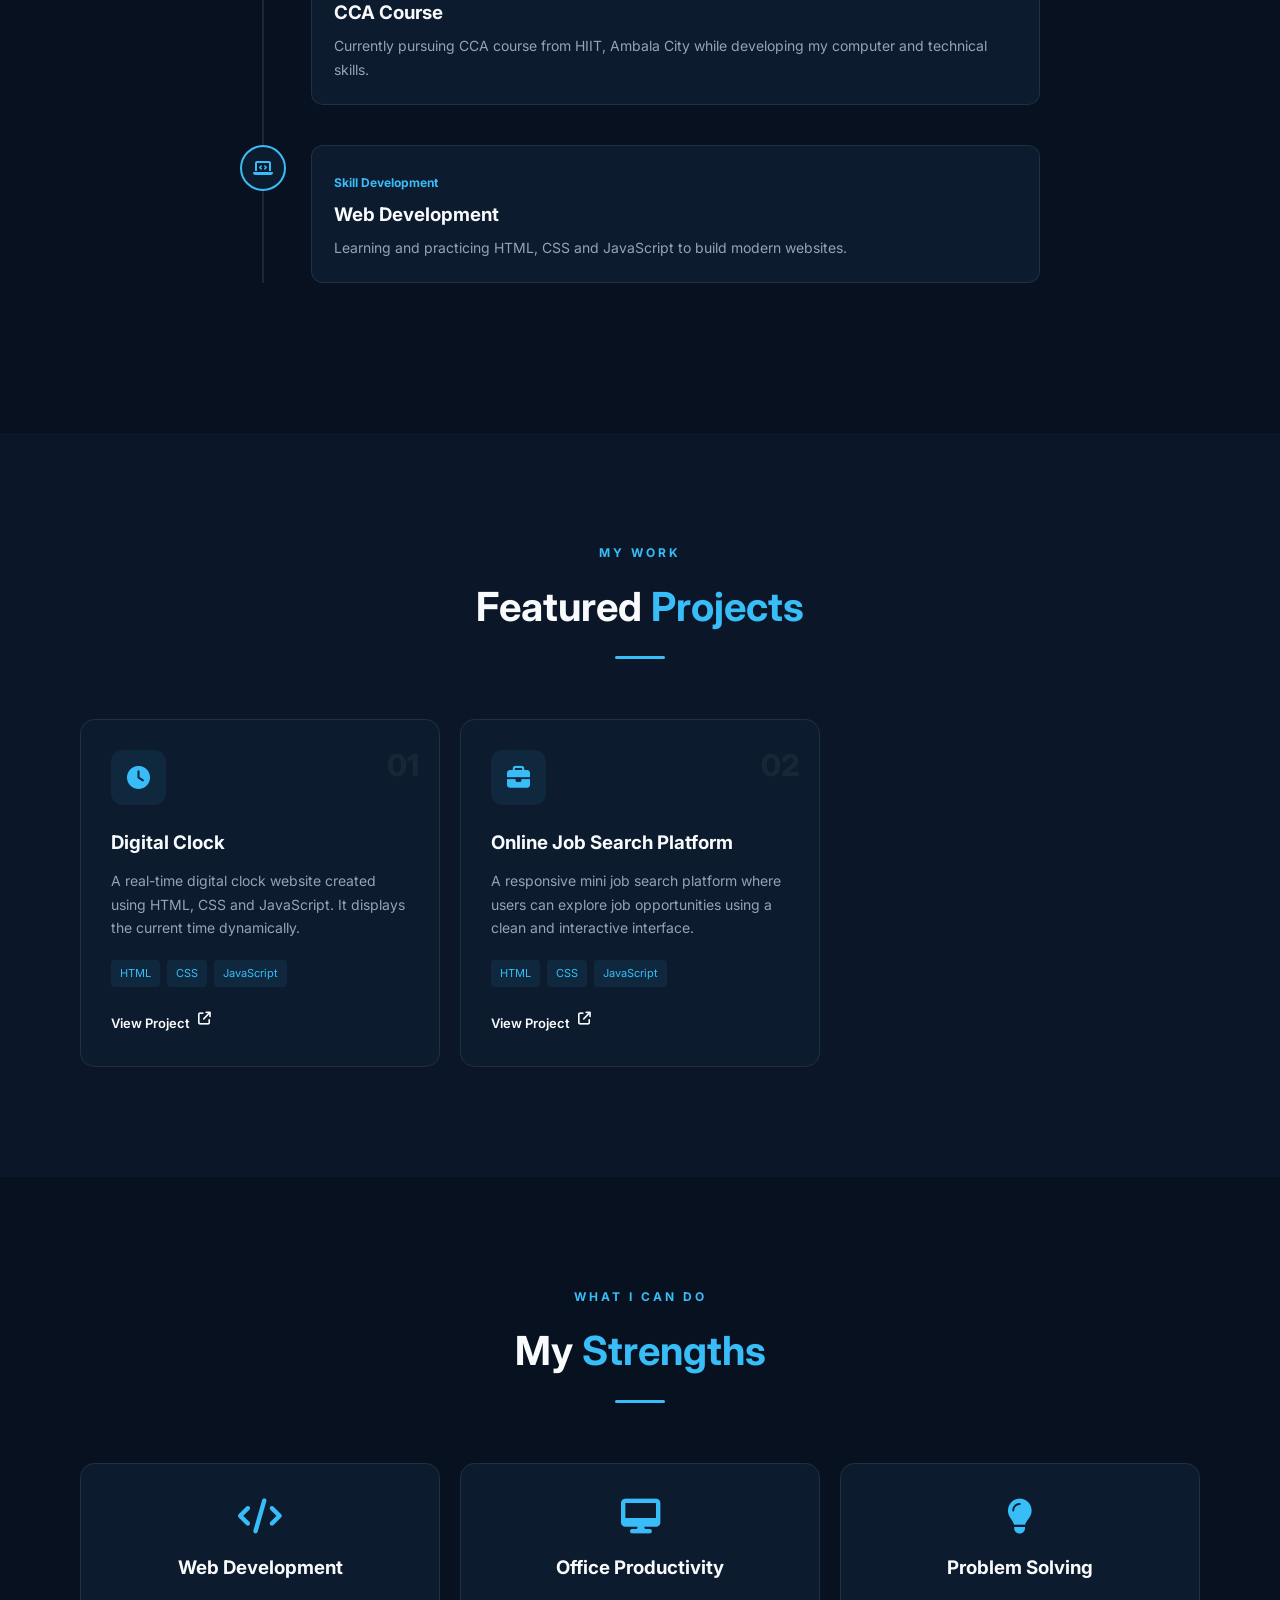
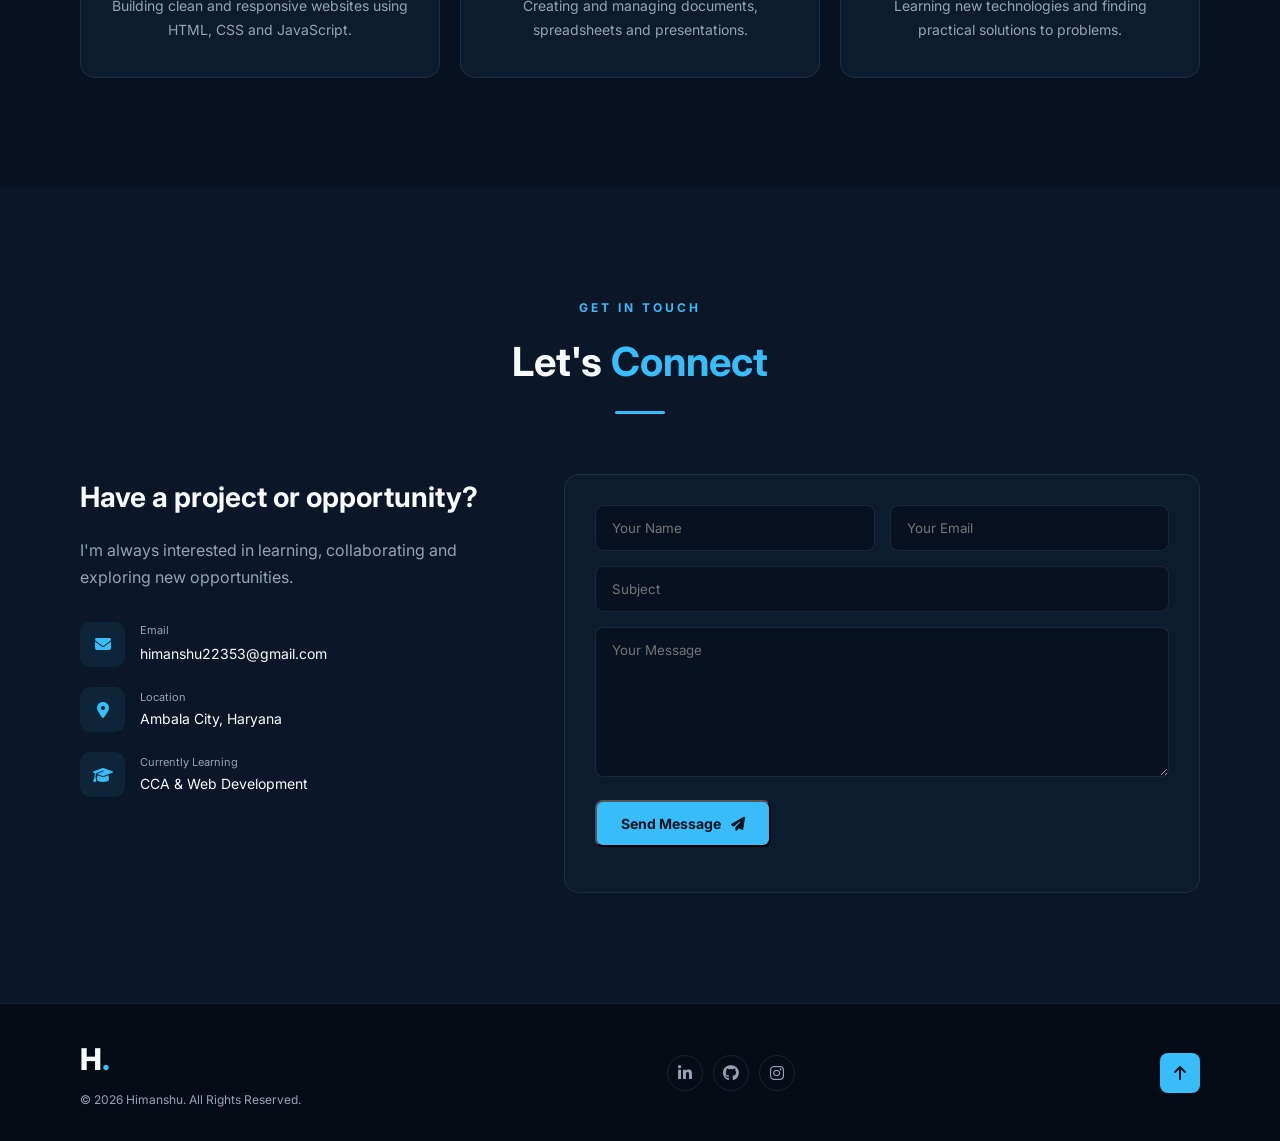
==== commit 0ca41c5b: "Update print statement from 'Hello' to 'Goodbye'" ====
--- a/index.html
+++ b/index.html
@@ -4,10 +4,10 @@
     <meta charset="UTF-8">
     <meta name="viewport" content="width=device-width, initial-scale=1.0">
 
-    <title>Himanshu | CAA Student & Web Enthusiast</title>
+    <title>Himanshu | CCA Student & Web Enthusiast</title>
 
     <meta name="description"
-          content="Portfolio of Himanshu - CAA student with skills in MS Office, HTML, CSS and JavaScript.">
+          content="Portfolio of Himanshu - CCA student with skills in MS Office, HTML, CSS and JavaScript.">
 
     <link rel="stylesheet" href="style.css">
 
@@ -74,7 +74,7 @@
             </h1>
 
             <p class="hero-description">
-                I am a CAA student passionate about technology,
+                I am a CCA student passionate about technology,
                 web development and creating clean, modern
                 and user-friendly digital experiences.
             </p>
@@ -205,7 +205,7 @@
 
                 <p>
                     I have completed my 12th class and I am
-                    currently pursuing a CAA course from
+                    currently pursuing a CCA course from
                     <strong>HIIT, Ambala City</strong>.
                 </p>
 
@@ -237,7 +237,7 @@
 
                     <div>
                         <span>Course:</span>
-                        <strong>CAA</strong>
+                        <strong>CCA</strong>
                     </div>
 
                     <div>
@@ -439,10 +439,10 @@
                         Currently Pursuing
                     </span>
 
-                    <h3>CAA Course</h3>
+                    <h3>CCA Course</h3>
 
                     <p>
-                        Currently pursuing CAA course from
+                        Currently pursuing CCA course from
                         HIIT, Ambala City while developing
                         my computer and technical skills.
                     </p>
@@ -683,7 +683,7 @@
                     <div>
                         <span>Email</span>
                         <a href="mailto:yourmail@gmail.com">
-                            yourmail@gmail.com
+                            himanshu22353@gmail.com
                         </a>
                     </div>
 
@@ -712,7 +712,7 @@
 
                     <div>
                         <span>Currently Learning</span>
-                        <p>CAA & Web Development</p>
+                        <p>CCA & Web Development</p>
                     </div>
 
                 </div>
@@ -813,4 +813,4 @@
 <script src="script.js"></script>
 
 </body>
-</html>+</html>
